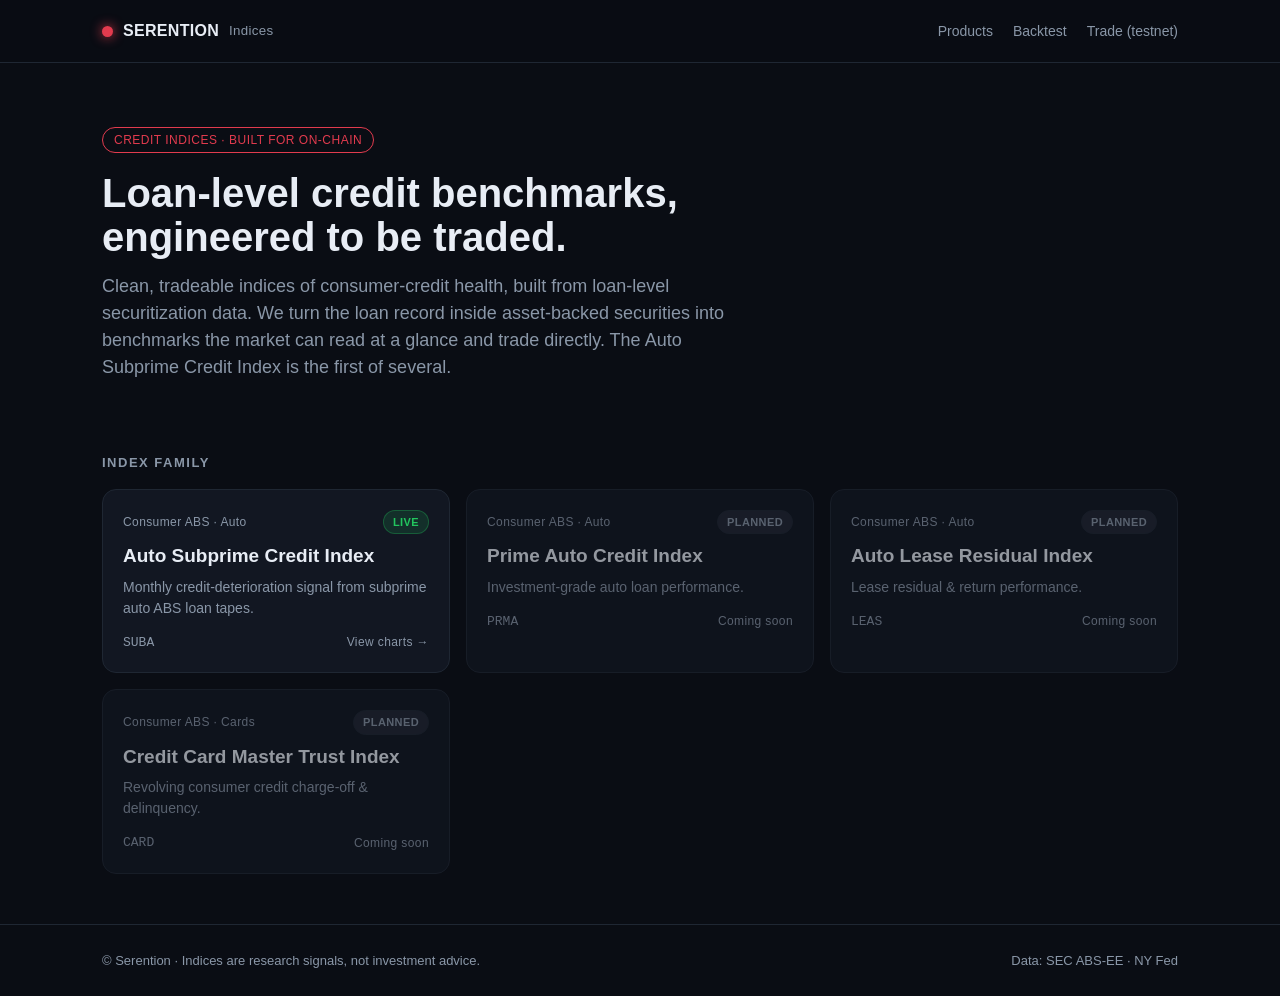
==== web/index.html @ 146c26af "Add testnet margined product: contracts (Foundry), trade UI, backtest calculator - contracts/: MockU" ====
<!doctype html>
<html lang="en">
<head>
<meta charset="utf-8">
<meta name="viewport" content="width=device-width,initial-scale=1">
<title>Serention Indices — on-chain credit benchmarks</title>
<meta name="description" content="Clean, tradeable indices of consumer-credit health, built from loan-level securitization data.">
<link rel="stylesheet" href="assets/style.css">
</head>
<body>
<header class="site"><div class="wrap">
  <a class="brand" href="index.html"><span class="dot"></span>SERENTION <small>Indices</small></a>
  <nav><a href="index.html">Products</a><a href="backtest.html">Backtest</a><a href="trade.html">Trade (testnet)</a></nav>
</div></header>

<main class="wrap">
  <section class="hero">
    <span class="tag">Credit indices · built for on-chain</span>
    <h1>Loan-level credit benchmarks,<br>engineered to be traded.</h1>
    <p>Clean, tradeable indices of consumer-credit health, built from loan-level securitization
       data. We turn the loan record inside asset-backed securities into benchmarks the market can
       read at a glance and trade directly. The Auto Subprime Credit Index is the first of several.</p>
  </section>

  <h2 class="section-title">Index family</h2>
  <div class="grid" id="grid"></div>
</main>

<footer class="site"><div class="wrap">
  <div>© Serention · Indices are research signals, not investment advice.</div>
  <div>Data: SEC ABS-EE · NY Fed</div>
</div></footer>

<script src="assets/landing.js"></script>
</body>
</html>
---- web/assets/style.css ----
:root{
  --bg:#0a0d14; --panel:#121722; --panel2:#0f141d; --border:#1f2733;
  --ink:#e8edf5; --muted:#8a97a8; --accent:#e23b4e; --accent2:#3b82f6;
  --good:#22c55e; --warn:#f59e0b; --radius:14px;
  --mono:ui-monospace,SFMono-Regular,Menlo,monospace;
  --sans:-apple-system,BlinkMacSystemFont,"Segoe UI",Roboto,Helvetica,Arial,sans-serif;
}
*{box-sizing:border-box}
body{margin:0;background:var(--bg);color:var(--ink);font-family:var(--sans);line-height:1.5;-webkit-font-smoothing:antialiased}
a{color:inherit;text-decoration:none}
.wrap{max-width:1120px;margin:0 auto;padding:0 22px}
header.site{position:sticky;top:0;z-index:10;backdrop-filter:blur(8px);background:rgba(10,13,20,.78);border-bottom:1px solid var(--border)}
header.site .wrap{display:flex;align-items:center;justify-content:space-between;height:62px}
.brand{display:flex;align-items:center;gap:10px;font-weight:700;letter-spacing:.3px}
.brand .dot{width:11px;height:11px;border-radius:50%;background:var(--accent);box-shadow:0 0 12px var(--accent)}
.brand small{color:var(--muted);font-weight:500}
nav a{color:var(--muted);margin-left:20px;font-size:14px}
nav a:hover{color:var(--ink)}

.hero{padding:64px 0 34px}
.hero h1{font-size:40px;line-height:1.1;margin:0 0 14px}
.hero p{color:var(--muted);font-size:18px;max-width:640px;margin:0}
.tag{display:inline-block;font-size:12px;color:var(--accent);border:1px solid var(--accent);border-radius:999px;padding:3px 11px;margin-bottom:18px;letter-spacing:.5px;text-transform:uppercase}

.section-title{font-size:13px;text-transform:uppercase;letter-spacing:1.5px;color:var(--muted);margin:38px 0 16px}
.grid{display:grid;grid-template-columns:repeat(auto-fill,minmax(260px,1fr));gap:16px}
.card{background:var(--panel);border:1px solid var(--border);border-radius:var(--radius);padding:20px;transition:.15s;display:block}
a.card:hover{border-color:#33414f;transform:translateY(-2px)}
.card .ac{font-size:12px;color:var(--muted);letter-spacing:.4px}
.card h3{margin:8px 0 6px;font-size:19px}
.card p{color:var(--muted);font-size:14px;margin:0 0 14px}
.pill{font-size:11px;font-weight:600;padding:3px 9px;border-radius:999px;letter-spacing:.4px;text-transform:uppercase}
.pill.live{background:rgba(34,197,94,.14);color:var(--good);border:1px solid rgba(34,197,94,.3)}
.pill.planned{background:rgba(138,151,168,.12);color:var(--muted);border:1px solid var(--border)}
.card .row{display:flex;align-items:center;justify-content:space-between}
.ticker{font-family:var(--mono);color:var(--muted);font-size:13px}

/* product page */
.phead{display:flex;flex-wrap:wrap;align-items:baseline;gap:14px;padding:40px 0 8px}
.phead h1{font-size:32px;margin:0}
.phead .asof{color:var(--muted);font-size:14px}
.kpis{display:grid;grid-template-columns:repeat(auto-fit,minmax(150px,1fr));gap:14px;margin:22px 0 8px}
.kpi{background:var(--panel);border:1px solid var(--border);border-radius:12px;padding:16px}
.kpi .l{font-size:12px;color:var(--muted);text-transform:uppercase;letter-spacing:.6px}
.kpi .v{font-size:26px;font-weight:700;margin-top:6px;font-family:var(--mono)}
.kpi .v small{font-size:14px;color:var(--muted);font-weight:500}
.chart-card{background:var(--panel);border:1px solid var(--border);border-radius:var(--radius);padding:18px 18px 8px;margin:18px 0}
.chart-card h2{font-size:16px;margin:0 0 2px}
.chart-card .sub{color:var(--muted);font-size:13px;margin:0 0 12px}
.chart-box{position:relative;height:340px}
.methodology{background:var(--panel2);border:1px solid var(--border);border-radius:var(--radius);padding:18px;color:var(--muted);font-size:14px;margin:22px 0}
.methodology b{color:var(--ink)}
footer.site{border-top:1px solid var(--border);margin-top:50px;padding:26px 0;color:var(--muted);font-size:13px}
footer.site .wrap{display:flex;justify-content:space-between;flex-wrap:wrap;gap:10px}
.disclaimer{font-size:12px;color:#5b6675;margin-top:8px;max-width:760px}
.backlink{color:var(--muted);font-size:14px;display:inline-block;margin-top:26px}
@media(max-width:600px){.hero h1{font-size:30px}.phead h1{font-size:25px}}

/* forms, tables, tools (backtest + trade) */
.tool{background:var(--panel);border:1px solid var(--border);border-radius:var(--radius);padding:20px;margin:18px 0}
.form-grid{display:grid;grid-template-columns:repeat(auto-fit,minmax(160px,1fr));gap:14px;align-items:end}
label.fld{display:block;font-size:12px;color:var(--muted);text-transform:uppercase;letter-spacing:.5px;margin-bottom:6px}
input,select{width:100%;background:var(--panel2);border:1px solid var(--border);border-radius:9px;color:var(--ink);
  padding:10px 12px;font-size:15px;font-family:var(--sans)}
input:focus,select:focus{outline:none;border-color:var(--accent2)}
button{background:var(--accent);color:#fff;border:none;border-radius:9px;padding:11px 20px;font-size:15px;
  font-weight:600;cursor:pointer;transition:.15s}
button:hover{filter:brightness(1.08)}
button.ghost{background:transparent;border:1px solid var(--border);color:var(--ink)}
button:disabled{opacity:.5;cursor:not-allowed}
.table-wrap{overflow-x:auto;border:1px solid var(--border);border-radius:12px;margin:14px 0}
table.dt{width:100%;border-collapse:collapse;font-size:13px;font-family:var(--mono)}
table.dt th,table.dt td{padding:8px 12px;text-align:right;white-space:nowrap;border-bottom:1px solid var(--border)}
table.dt th{position:sticky;top:0;background:var(--panel2);color:var(--muted);font-weight:600;text-transform:uppercase;font-size:11px;letter-spacing:.4px}
table.dt td:first-child,table.dt th:first-child{text-align:left}
table.dt tr:last-child td{border-bottom:none}
.pos{color:var(--good)}.neg{color:var(--accent)}
.metrics-2{display:grid;grid-template-columns:1fr 1fr;gap:0;border:1px solid var(--border);border-radius:12px;overflow:hidden}
.metrics-2 .col{padding:0}
.metrics-2 .h{padding:10px 14px;font-weight:700;background:var(--panel2);border-bottom:1px solid var(--border)}
.metrics-2 .r{display:flex;justify-content:space-between;padding:9px 14px;border-bottom:1px solid var(--border);font-size:14px}
.metrics-2 .r .k{color:var(--muted)}.metrics-2 .r .v{font-family:var(--mono)}
.metrics-2 .col.long .h{color:var(--good)}.metrics-2 .col.short .h{color:var(--accent)}
.note{font-size:13px;color:var(--muted);background:var(--panel2);border:1px solid var(--border);border-radius:10px;padding:12px 14px;margin:14px 0}
.wallet{font-family:var(--mono);font-size:13px;color:var(--muted)}
.statusline{font-size:13px;color:var(--muted);margin:10px 0;min-height:18px}
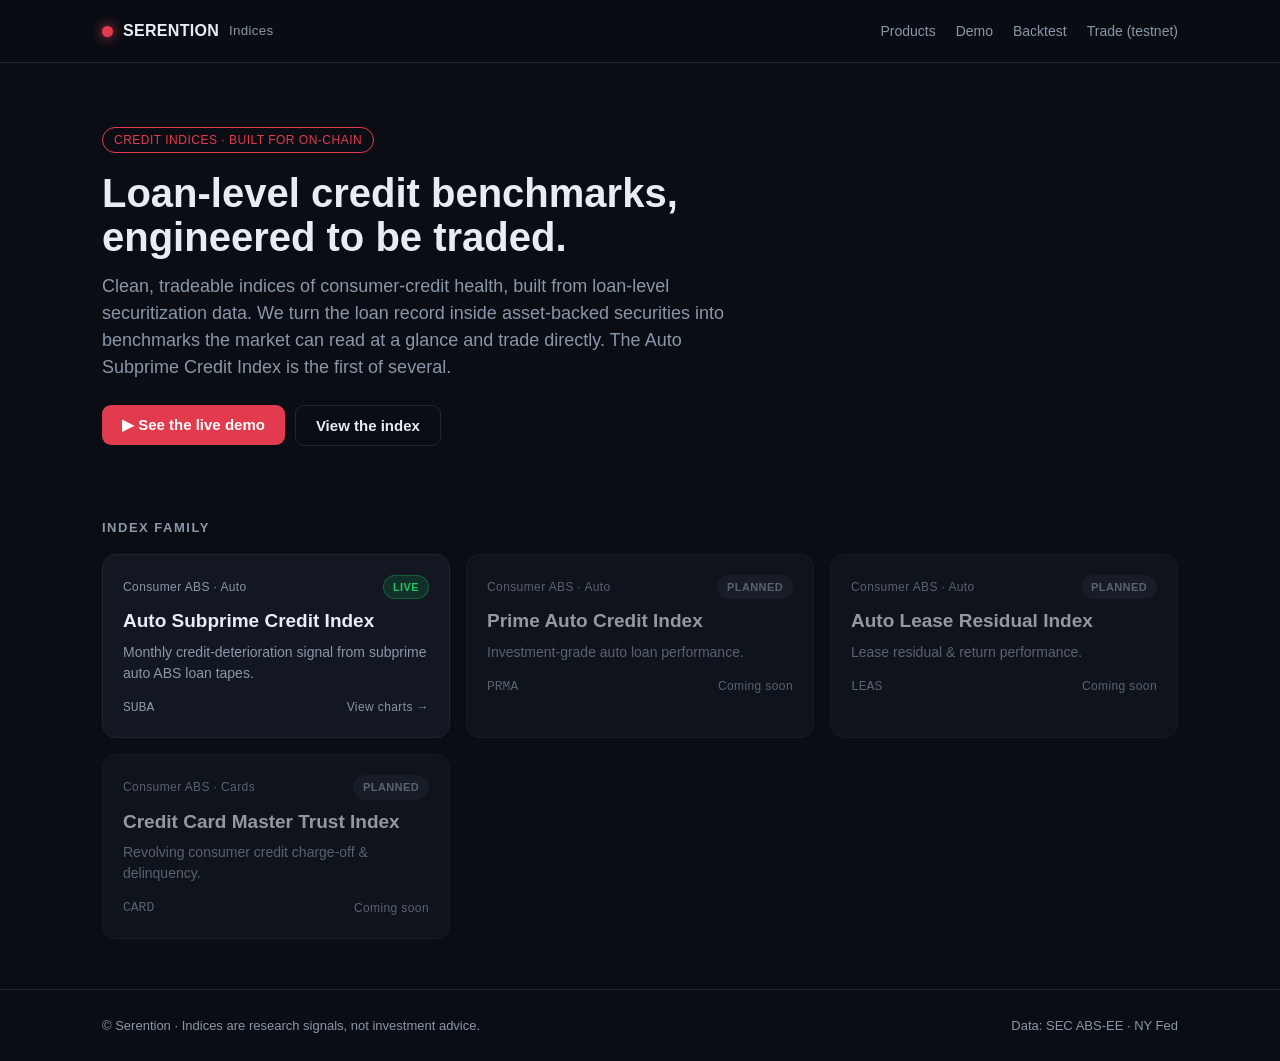
==== commit b20de8f4: "Add animated trade + hedging demo page (Simulate Trade) web/demo.html: month-by-month animation of a" ====
--- a/web/index.html
+++ b/web/index.html
@@ -10,7 +10,7 @@
 <body>
 <header class="site"><div class="wrap">
   <a class="brand" href="index.html"><span class="dot"></span>SERENTION <small>Indices</small></a>
-  <nav><a href="index.html">Products</a><a href="backtest.html">Backtest</a><a href="trade.html">Trade (testnet)</a></nav>
+  <nav><a href="index.html">Products</a><a href="demo.html">Demo</a><a href="backtest.html">Backtest</a><a href="trade.html">Trade (testnet)</a></nav>
 </div></header>
 
 <main class="wrap">
@@ -20,6 +20,10 @@
     <p>Clean, tradeable indices of consumer-credit health, built from loan-level securitization
        data. We turn the loan record inside asset-backed securities into benchmarks the market can
        read at a glance and trade directly. The Auto Subprime Credit Index is the first of several.</p>
+    <div style="margin-top:24px;display:flex;gap:10px;flex-wrap:wrap">
+      <a href="demo.html"><button>▶ See the live demo</button></a>
+      <a href="product.html?slug=auto-subprime"><button class="ghost">View the index</button></a>
+    </div>
   </section>
 
   <h2 class="section-title">Index family</h2>
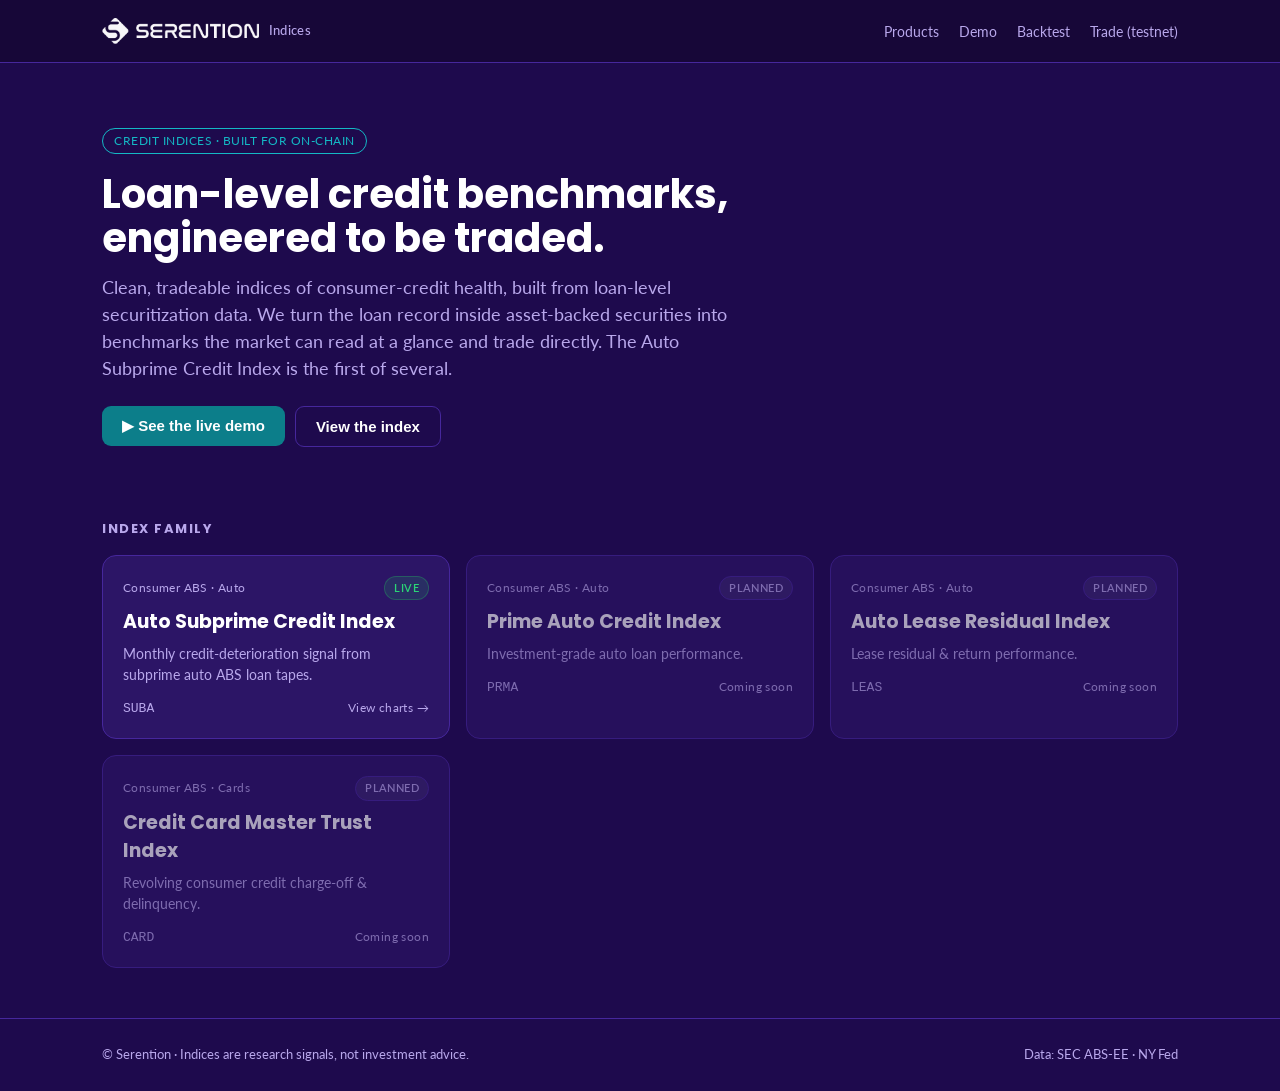
==== commit 9d0a2c1e: "Auto-sync 2026-06-13 02:37:44" ====
--- a/web/index.html
+++ b/web/index.html
@@ -9,7 +9,7 @@
 </head>
 <body>
 <header class="site"><div class="wrap">
-  <a class="brand" href="index.html"><span class="dot"></span>SERENTION <small>Indices</small></a>
+  <a class="brand" href="index.html"><img class="logo" src="assets/serention-logo.svg" alt="Serention"><small>Indices</small></a>
   <nav><a href="index.html">Products</a><a href="demo.html">Demo</a><a href="backtest.html">Backtest</a><a href="trade.html">Trade (testnet)</a></nav>
 </div></header>
 
--- a/web/assets/style.css
+++ b/web/assets/style.css
@@ -1,19 +1,24 @@
+@import url('https://fonts.googleapis.com/css2?family=Lato:wght@400;700&family=Poppins:wght@500;600;700&display=swap');
 :root{
-  --bg:#0a0d14; --panel:#121722; --panel2:#0f141d; --border:#1f2733;
-  --ink:#e8edf5; --muted:#8a97a8; --accent:#e23b4e; --accent2:#3b82f6;
-  --good:#22c55e; --warn:#f59e0b; --radius:14px;
+  /* Serention — darker purple, teal accent (no pink) */
+  --bg:#1e0a4d; --panel:#2c1566; --panel2:#170836; --border:#46279c;
+  --ink:#ffffff; --muted:#b9a8ec; --accent:#14b8c4; --accent2:#8d56f3;
+  --good:#2bd576; --warn:#ffb020; --neg:#ff5c5c; --btn:#0c7e8a; --radius:14px;
   --mono:ui-monospace,SFMono-Regular,Menlo,monospace;
-  --sans:-apple-system,BlinkMacSystemFont,"Segoe UI",Roboto,Helvetica,Arial,sans-serif;
+  --sans:'Lato',-apple-system,BlinkMacSystemFont,"Segoe UI",Roboto,Helvetica,Arial,sans-serif;
+  --head:'Poppins',var(--sans);
 }
 *{box-sizing:border-box}
 body{margin:0;background:var(--bg);color:var(--ink);font-family:var(--sans);line-height:1.5;-webkit-font-smoothing:antialiased}
+h1,h2,h3,h4,h5,h6{font-family:var(--head)}
 a{color:inherit;text-decoration:none}
 .wrap{max-width:1120px;margin:0 auto;padding:0 22px}
-header.site{position:sticky;top:0;z-index:10;backdrop-filter:blur(8px);background:rgba(10,13,20,.78);border-bottom:1px solid var(--border)}
+header.site{position:sticky;top:0;z-index:10;backdrop-filter:blur(8px);background:rgba(23,8,54,.85);border-bottom:1px solid var(--border)}
 header.site .wrap{display:flex;align-items:center;justify-content:space-between;height:62px}
 .brand{display:flex;align-items:center;gap:10px;font-weight:700;letter-spacing:.3px}
 .brand .dot{width:11px;height:11px;border-radius:50%;background:var(--accent);box-shadow:0 0 12px var(--accent)}
 .brand small{color:var(--muted);font-weight:500}
+.logo{height:26px;width:auto;display:block}
 nav a{color:var(--muted);margin-left:20px;font-size:14px}
 nav a:hover{color:var(--ink)}
 
@@ -25,7 +30,7 @@
 .section-title{font-size:13px;text-transform:uppercase;letter-spacing:1.5px;color:var(--muted);margin:38px 0 16px}
 .grid{display:grid;grid-template-columns:repeat(auto-fill,minmax(260px,1fr));gap:16px}
 .card{background:var(--panel);border:1px solid var(--border);border-radius:var(--radius);padding:20px;transition:.15s;display:block}
-a.card:hover{border-color:#33414f;transform:translateY(-2px)}
+a.card:hover{border-color:var(--accent2);transform:translateY(-2px)}
 .card .ac{font-size:12px;color:var(--muted);letter-spacing:.4px}
 .card h3{margin:8px 0 6px;font-size:19px}
 .card p{color:var(--muted);font-size:14px;margin:0 0 14px}
@@ -39,7 +44,8 @@
 .phead{display:flex;flex-wrap:wrap;align-items:baseline;gap:14px;padding:40px 0 8px}
 .phead h1{font-size:32px;margin:0}
 .phead .asof{color:var(--muted);font-size:14px}
-.kpis{display:grid;grid-template-columns:repeat(auto-fit,minmax(150px,1fr));gap:14px;margin:22px 0 8px}
+.kpi-head{font-size:16px;margin:26px 0 0}
+.kpis{display:grid;grid-template-columns:repeat(auto-fit,minmax(150px,1fr));gap:14px;margin:14px 0 8px}
 .kpi{background:var(--panel);border:1px solid var(--border);border-radius:12px;padding:16px}
 .kpi .l{font-size:12px;color:var(--muted);text-transform:uppercase;letter-spacing:.6px}
 .kpi .v{font-size:26px;font-weight:700;margin-top:6px;font-family:var(--mono)}
@@ -50,9 +56,24 @@
 .chart-box{position:relative;height:340px}
 .methodology{background:var(--panel2);border:1px solid var(--border);border-radius:var(--radius);padding:18px;color:var(--muted);font-size:14px;margin:22px 0}
 .methodology b{color:var(--ink)}
+.about{background:var(--panel);border:1px solid var(--border);border-radius:var(--radius);padding:20px 22px;margin:18px 0 6px}
+.about>p{color:var(--muted);font-size:14.5px;margin:0 0 14px;max-width:880px}
+.about .lead{color:var(--ink);font-size:15px;margin-bottom:16px}
+.about dl{display:grid;grid-template-columns:170px 1fr;gap:6px 22px;margin:0}
+.about dt{color:var(--ink);font-weight:600;font-size:14px}
+.about dd{color:var(--muted);font-size:14px;margin:0 0 8px}
+.about dd b{color:var(--ink);font-weight:600}
+@media(max-width:640px){.about dl{grid-template-columns:1fr;gap:2px}.about dt{margin-top:10px}}
+.example{margin-top:18px;padding:16px 18px;background:var(--panel2);border:1px solid var(--border);border-radius:var(--radius)}
+.ex-title{color:var(--ink);font-weight:600;font-size:14px}
+.ex-note{color:var(--muted);font-size:13px;margin:4px 0 10px}
+.example ol{margin:0;padding-left:20px;color:var(--muted);font-size:14px}
+.example ol li{margin-bottom:12px}
+.example ol li b{color:var(--ink);font-weight:600}
+.ex-table{margin:10px 0;font-size:13px;max-width:520px}
 footer.site{border-top:1px solid var(--border);margin-top:50px;padding:26px 0;color:var(--muted);font-size:13px}
 footer.site .wrap{display:flex;justify-content:space-between;flex-wrap:wrap;gap:10px}
-.disclaimer{font-size:12px;color:#5b6675;margin-top:8px;max-width:760px}
+.disclaimer{font-size:12px;color:#9a86d6;margin-top:8px;max-width:760px}
 .backlink{color:var(--muted);font-size:14px;display:inline-block;margin-top:26px}
 @media(max-width:600px){.hero h1{font-size:30px}.phead h1{font-size:25px}}
 
@@ -63,7 +84,7 @@
 input,select{width:100%;background:var(--panel2);border:1px solid var(--border);border-radius:9px;color:var(--ink);
   padding:10px 12px;font-size:15px;font-family:var(--sans)}
 input:focus,select:focus{outline:none;border-color:var(--accent2)}
-button{background:var(--accent);color:#fff;border:none;border-radius:9px;padding:11px 20px;font-size:15px;
+button{background:var(--btn);color:#fff;border:none;border-radius:9px;padding:11px 20px;font-size:15px;
   font-weight:600;cursor:pointer;transition:.15s}
 button:hover{filter:brightness(1.08)}
 button.ghost{background:transparent;border:1px solid var(--border);color:var(--ink)}
@@ -74,13 +95,13 @@
 table.dt th{position:sticky;top:0;background:var(--panel2);color:var(--muted);font-weight:600;text-transform:uppercase;font-size:11px;letter-spacing:.4px}
 table.dt td:first-child,table.dt th:first-child{text-align:left}
 table.dt tr:last-child td{border-bottom:none}
-.pos{color:var(--good)}.neg{color:var(--accent)}
+.pos{color:var(--good)}.neg{color:var(--neg)}
 .metrics-2{display:grid;grid-template-columns:1fr 1fr;gap:0;border:1px solid var(--border);border-radius:12px;overflow:hidden}
 .metrics-2 .col{padding:0}
 .metrics-2 .h{padding:10px 14px;font-weight:700;background:var(--panel2);border-bottom:1px solid var(--border)}
 .metrics-2 .r{display:flex;justify-content:space-between;padding:9px 14px;border-bottom:1px solid var(--border);font-size:14px}
 .metrics-2 .r .k{color:var(--muted)}.metrics-2 .r .v{font-family:var(--mono)}
-.metrics-2 .col.long .h{color:var(--good)}.metrics-2 .col.short .h{color:var(--accent)}
+.metrics-2 .col.long .h{color:var(--good)}.metrics-2 .col.short .h{color:var(--neg)}
 .note{font-size:13px;color:var(--muted);background:var(--panel2);border:1px solid var(--border);border-radius:10px;padding:12px 14px;margin:14px 0}
 .wallet{font-family:var(--mono);font-size:13px;color:var(--muted)}
 .statusline{font-size:13px;color:var(--muted);margin:10px 0;min-height:18px}
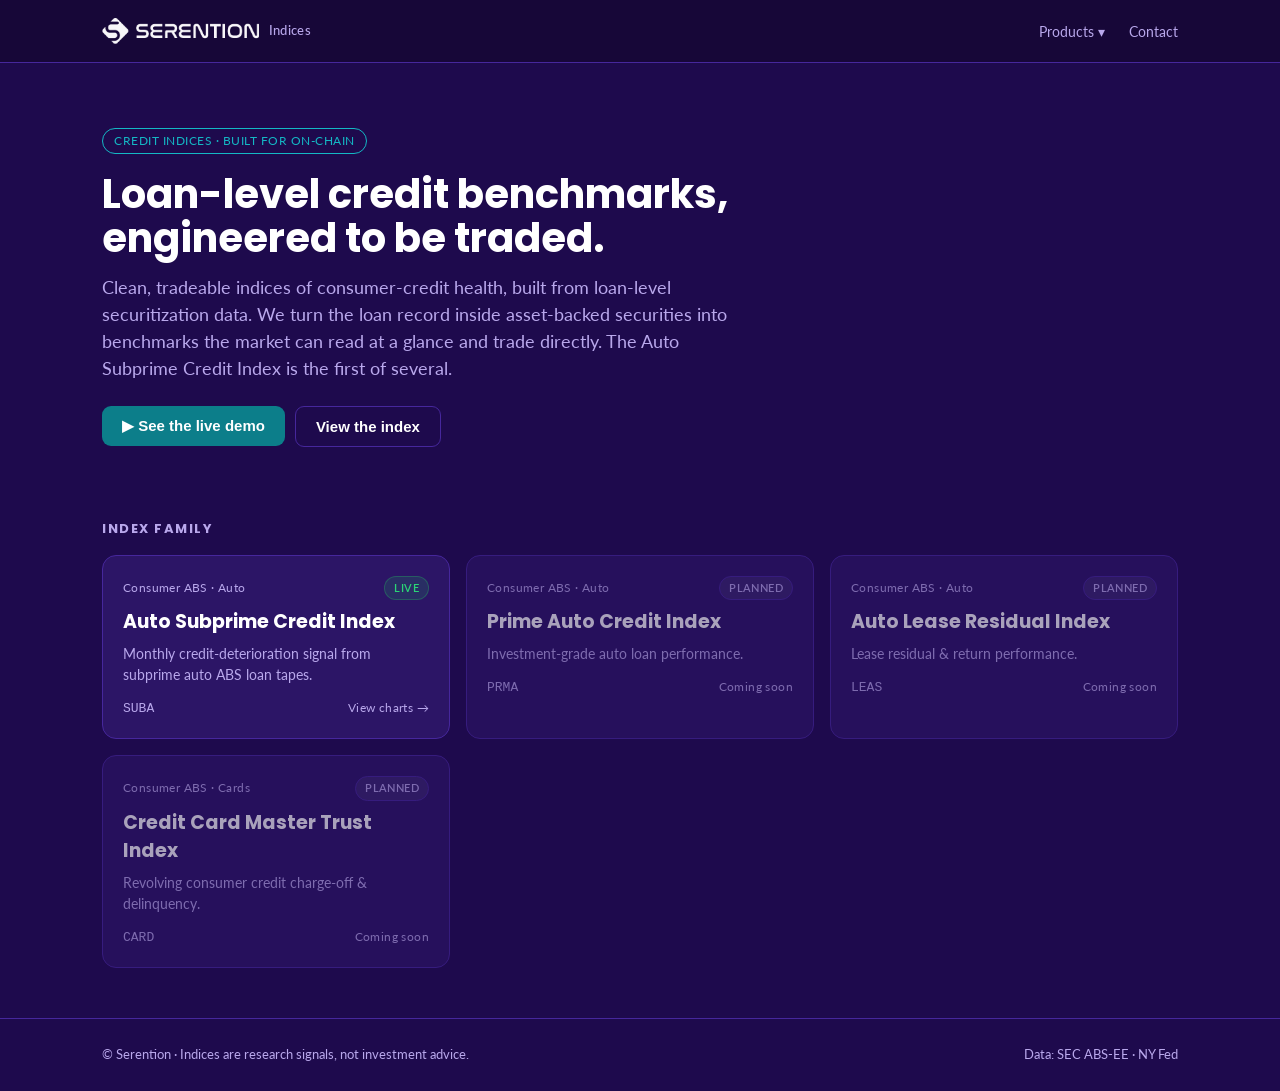
==== commit 52b4a9c4: "site: reorganize into two-column index page + Contact form - nav: Products dropdown (Auto Subprime L" ====
--- a/web/index.html
+++ b/web/index.html
@@ -10,7 +10,16 @@
 <body>
 <header class="site"><div class="wrap">
   <a class="brand" href="index.html"><img class="logo" src="assets/serention-logo.svg" alt="Serention"><small>Indices</small></a>
-  <nav><a href="index.html">Products</a><a href="demo.html">Demo</a><a href="backtest.html">Backtest</a><a href="trade.html">Trade (testnet)</a></nav>
+  <nav>
+    <span class="menu"><a href="index.html">Products ▾</a>
+      <span class="dropdown">
+        <a href="product.html?slug=auto-subprime">Auto Subprime Loss Index</a>
+        <a href="backtest.html">Backtest</a>
+        <a href="trade.html">Trade (testnet)</a>
+      </span>
+    </span>
+    <a href="contact.html">Contact</a>
+  </nav>
 </div></header>
 
 <main class="wrap">
--- a/web/assets/style.css
+++ b/web/assets/style.css
@@ -105,3 +105,38 @@
 .note{font-size:13px;color:var(--muted);background:var(--panel2);border:1px solid var(--border);border-radius:10px;padding:12px 14px;margin:14px 0}
 .wallet{font-family:var(--mono);font-size:13px;color:var(--muted)}
 .statusline{font-size:13px;color:var(--muted);margin:10px 0;min-height:18px}
+
+/* nav dropdown (Products menu) */
+nav .menu{position:relative;display:inline-block;margin-left:20px}
+nav .menu>a{margin-left:0;cursor:pointer}
+nav .menu .dropdown{position:absolute;right:0;top:100%;margin-top:10px;background:var(--panel);
+  border:1px solid var(--border);border-radius:12px;padding:8px;min-width:220px;display:none;
+  flex-direction:column;box-shadow:0 14px 34px rgba(0,0,0,.4);z-index:20}
+nav .menu:hover .dropdown,nav .menu:focus-within .dropdown{display:flex}
+nav .dropdown a{margin:0;padding:9px 12px;border-radius:8px;font-size:14px;white-space:nowrap}
+nav .dropdown a:hover{background:var(--panel2);color:var(--ink)}
+
+/* two-column index page: chart/figure on the left, copy on the right */
+.split-row{display:grid;grid-template-columns:minmax(0,1fr) minmax(0,1fr);gap:18px;align-items:stretch;margin:18px 0}
+.split-row>*{margin:0}
+.split-row .chart-card{margin:0;display:flex;flex-direction:column}
+.split-row .chart-card .chart-box{flex:1;min-height:300px}
+.copy{background:var(--panel);border:1px solid var(--border);border-radius:var(--radius);padding:22px 24px}
+.copy h2{font-size:19px;margin:0 0 10px}
+.copy h3{font-size:13px;text-transform:uppercase;letter-spacing:.6px;color:var(--accent);margin:16px 0 4px}
+.copy p{color:var(--muted);font-size:14px;margin:0 0 10px}
+.copy p:last-child{margin-bottom:0}
+.copy b{color:var(--ink);font-weight:600}
+.copy dl{display:grid;grid-template-columns:max-content 1fr;gap:6px 16px;margin:6px 0 0}
+.copy dt{color:var(--ink);font-weight:600;font-size:13px}
+.copy dd{color:var(--muted);font-size:13px;margin:0}
+@media(max-width:860px){.split-row{grid-template-columns:1fr}.split-row .chart-card .chart-box{min-height:320px}}
+
+/* contact form */
+.contact-card{background:var(--panel);border:1px solid var(--border);border-radius:var(--radius);padding:26px 28px;margin:18px 0;max-width:620px}
+.contact-card .field{margin-bottom:16px}
+.contact-card textarea{width:100%;min-height:140px;background:var(--panel2);border:1px solid var(--border);
+  border-radius:9px;color:var(--ink);padding:10px 12px;font-size:15px;font-family:var(--sans);resize:vertical}
+.contact-card textarea:focus{outline:none;border-color:var(--accent2)}
+.formnote{font-size:13px;margin-top:12px;min-height:18px}
+.formnote.ok{color:var(--good)}.formnote.err{color:var(--neg)}
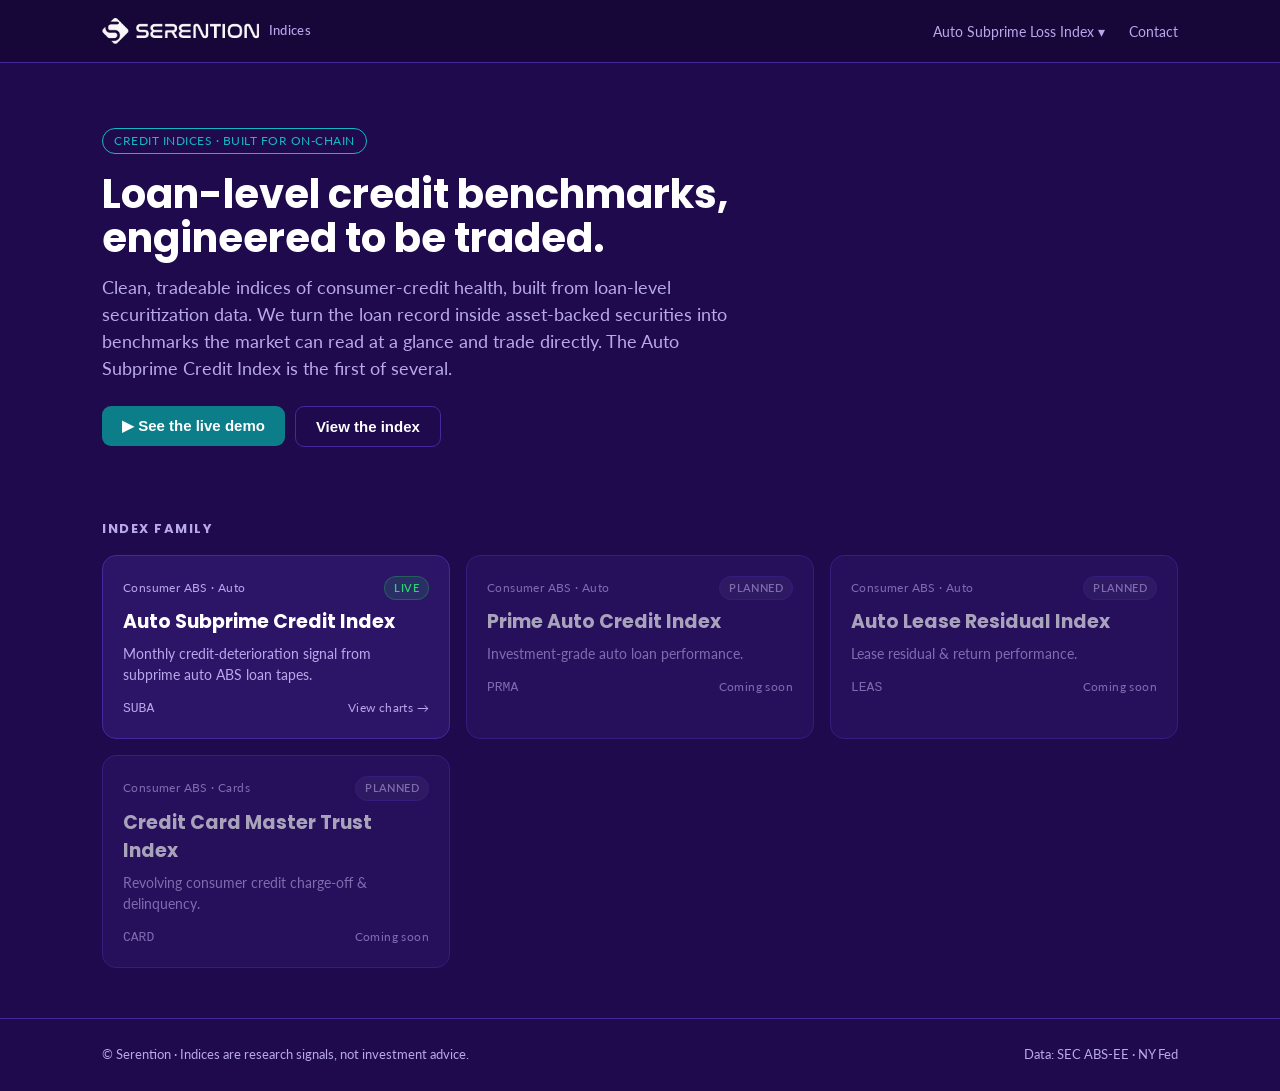
==== commit bcd3ae39: "nav: rename menu to Auto Subprime Loss Index; move KPIs to page end - top menu label is now "Auto Su" ====
--- a/web/index.html
+++ b/web/index.html
@@ -11,13 +11,13 @@
 <header class="site"><div class="wrap">
   <a class="brand" href="index.html"><img class="logo" src="assets/serention-logo.svg" alt="Serention"><small>Indices</small></a>
   <nav>
-    <span class="menu"><a href="index.html">Products ▾</a>
+    <details class="menu"><summary>Auto Subprime Loss Index ▾</summary>
       <span class="dropdown">
-        <a href="product.html?slug=auto-subprime">Auto Subprime Loss Index</a>
+        <a href="product.html?slug=auto-subprime">Index Description</a>
         <a href="backtest.html">Backtest</a>
         <a href="trade.html">Trade (testnet)</a>
       </span>
-    </span>
+    </details>
     <a href="contact.html">Contact</a>
   </nav>
 </div></header>
--- a/web/assets/style.css
+++ b/web/assets/style.css
@@ -106,13 +106,15 @@
 .wallet{font-family:var(--mono);font-size:13px;color:var(--muted)}
 .statusline{font-size:13px;color:var(--muted);margin:10px 0;min-height:18px}
 
-/* nav dropdown (Products menu) */
+/* nav dropdown (Products menu) — click to toggle, stays open until reclick/navigate */
 nav .menu{position:relative;display:inline-block;margin-left:20px}
-nav .menu>a{margin-left:0;cursor:pointer}
+nav .menu>summary{list-style:none;cursor:pointer;color:var(--muted);font-size:14px;user-select:none}
+nav .menu>summary::-webkit-details-marker{display:none}
+nav .menu>summary:hover,nav .menu[open]>summary{color:var(--ink)}
 nav .menu .dropdown{position:absolute;right:0;top:100%;margin-top:10px;background:var(--panel);
   border:1px solid var(--border);border-radius:12px;padding:8px;min-width:220px;display:none;
   flex-direction:column;box-shadow:0 14px 34px rgba(0,0,0,.4);z-index:20}
-nav .menu:hover .dropdown,nav .menu:focus-within .dropdown{display:flex}
+nav .menu[open] .dropdown{display:flex}
 nav .dropdown a{margin:0;padding:9px 12px;border-radius:8px;font-size:14px;white-space:nowrap}
 nav .dropdown a:hover{background:var(--panel2);color:var(--ink)}
 
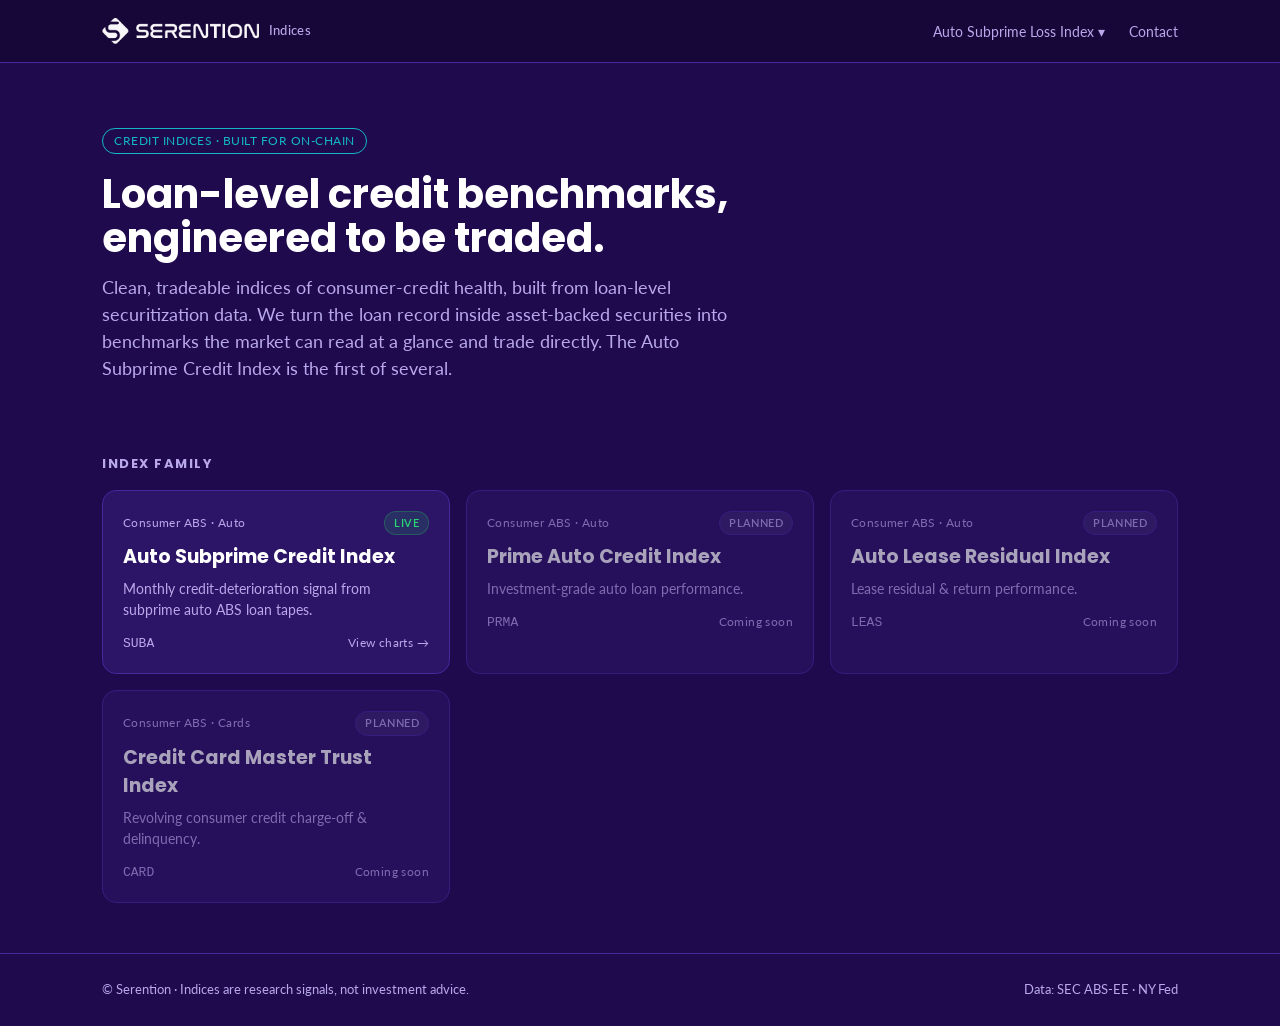
==== commit eb4121d1: "site: drop hero CTA buttons (home) and Backtest/Trade buttons (index page) Nav already covers these " ====
--- a/web/index.html
+++ b/web/index.html
@@ -29,10 +29,6 @@
     <p>Clean, tradeable indices of consumer-credit health, built from loan-level securitization
        data. We turn the loan record inside asset-backed securities into benchmarks the market can
        read at a glance and trade directly. The Auto Subprime Credit Index is the first of several.</p>
-    <div style="margin-top:24px;display:flex;gap:10px;flex-wrap:wrap">
-      <a href="demo.html"><button>▶ See the live demo</button></a>
-      <a href="product.html?slug=auto-subprime"><button class="ghost">View the index</button></a>
-    </div>
   </section>
 
   <h2 class="section-title">Index family</h2>
